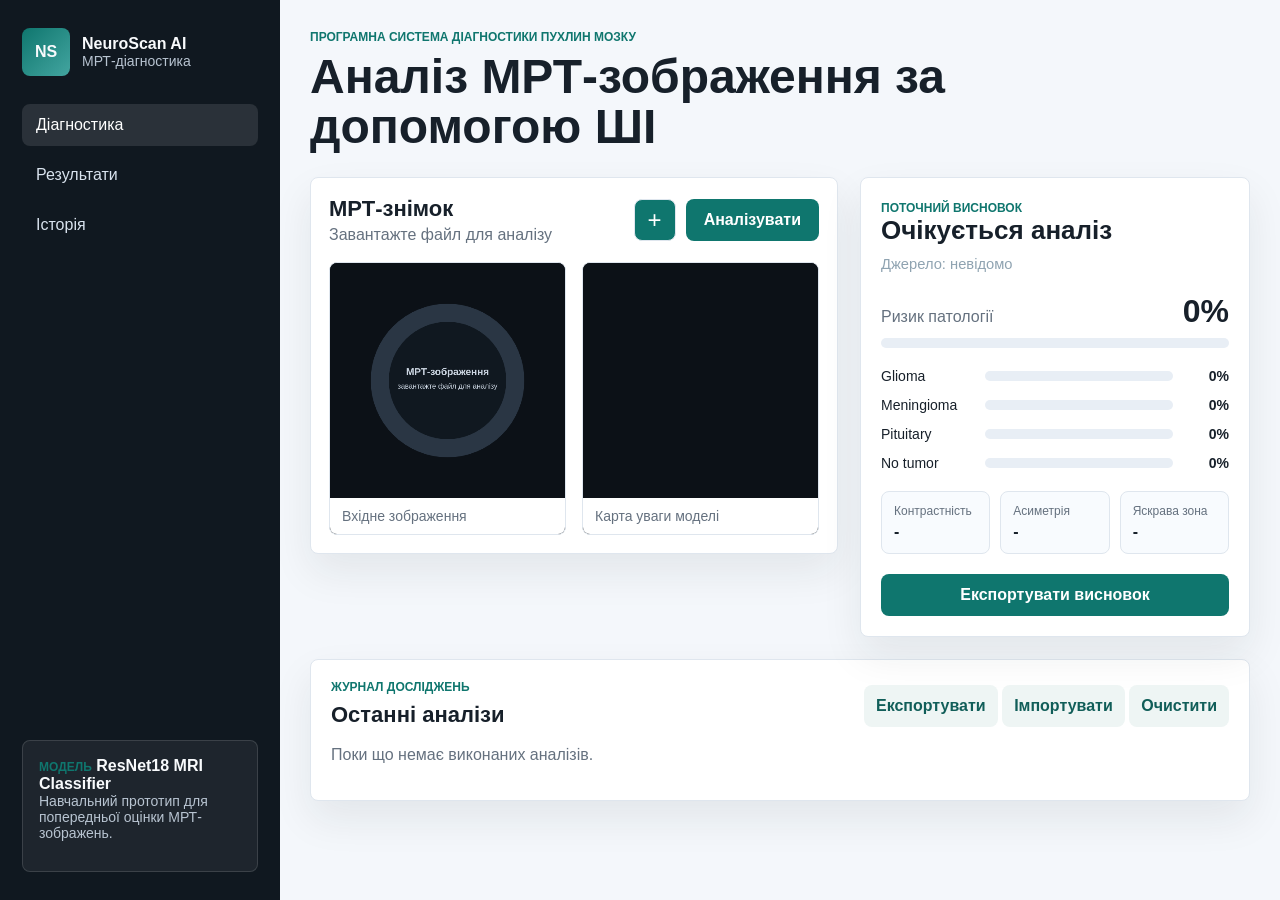
==== index.html @ 35ad3684 "Initial commit: add NeuroScan project files" ====
<!doctype html>
<html lang="uk">
  <head>
    <meta charset="UTF-8" />
    <meta name="viewport" content="width=device-width, initial-scale=1.0" />
    <title>NeuroScan AI | Діагностика пухлин мозку за МРТ</title>
    <link rel="stylesheet" href="src/styles.css" />
  </head>
  <body>
    <div class="app-shell">
      <aside class="sidebar" aria-label="Навігація">
        <div class="brand">
          <div class="brand-mark">NS</div>
          <div>
            <strong>NeuroScan AI</strong>
            <span>МРТ-діагностика</span>
          </div>
        </div>

        <nav class="nav">
          <a class="active" href="#diagnostics">Діагностика</a>
          <a href="#results">Результати</a>
          <a href="#history">Історія</a>
        </nav>

        <section class="side-panel">
          <span class="panel-label">Модель</span>
          <strong>ResNet18 MRI Classifier</strong>
          <p>Навчальний прототип для попередньої оцінки МРТ-зображень.</p>
        </section>
      </aside>

      <main class="workspace">
        <header class="topbar">
          <div>
            <p class="eyebrow">Програмна система діагностики пухлин мозку</p>
            <h1>Аналіз МРТ-зображення за допомогою ШІ</h1>
          </div>
        </header>

        <section id="diagnostics" class="diagnostics-layout">
          <div class="scan-stage">
            <div class="stage-toolbar">
              <div>
                <h2>МРТ-знімок</h2>
                <p id="fileName">Завантажте файл для аналізу</p>
              </div>
              <div class="toolbar-actions">
                <label class="icon-button primary" title="Завантажити МРТ">
                  <input id="imageInput" type="file" accept="image/*" />
                  <span>+</span>
                </label>
                <button id="analyzeButton" class="action-button" type="button">Аналізувати</button>
              </div>
            </div>

            <div class="canvas-grid">
              <figure class="scan-frame">
                <canvas id="scanCanvas" width="520" height="520" aria-label="МРТ-зображення"></canvas>
                <figcaption>Вхідне зображення</figcaption>
              </figure>
              <figure class="scan-frame">
                <canvas id="heatmapCanvas" width="520" height="520" aria-label="Теплова карта"></canvas>
                <figcaption>Карта уваги моделі</figcaption>
              </figure>
            </div>
          </div>

          <aside id="results" class="results-panel">
            <div class="result-header">
              <span class="panel-label">Поточний висновок</span>
              <strong id="diagnosisLabel">Очікується аналіз</strong>
              <span id="resultSource" class="source-tag">Джерело: невідомо</span>
            </div>

            <div class="risk-meter">
              <div class="risk-copy">
                <span>Ризик патології</span>
                <strong id="riskValue">0%</strong>
              </div>
              <div class="meter-track">
                <div id="riskBar" class="meter-fill"></div>
              </div>
            </div>

            <div class="probabilities" aria-label="Ймовірності класів">
              <div class="probability-row">
                <span>Glioma</span>
                <div><i id="gliomaBar"></i></div>
                <strong id="gliomaValue">0%</strong>
              </div>
              <div class="probability-row">
                <span>Meningioma</span>
                <div><i id="meningiomaBar"></i></div>
                <strong id="meningiomaValue">0%</strong>
              </div>
              <div class="probability-row">
                <span>Pituitary</span>
                <div><i id="pituitaryBar"></i></div>
                <strong id="pituitaryValue">0%</strong>
              </div>
              <div class="probability-row">
                <span>No tumor</span>
                <div><i id="healthyBar"></i></div>
                <strong id="healthyValue">0%</strong>
              </div>
            </div>

            <dl class="metrics">
              <div>
                <dt>Контрастність</dt>
                <dd id="contrastMetric">-</dd>
              </div>
              <div>
                <dt>Асиметрія</dt>
                <dd id="asymmetryMetric">-</dd>
              </div>
              <div>
                <dt>Яскрава зона</dt>
                <dd id="hotspotMetric">-</dd>
              </div>
            </dl>

            <button id="reportButton" class="action-button wide" type="button">Експортувати висновок</button>
          </aside>
        </section>

        <section id="history" class="history-section">
          <div class="section-heading">
            <div>
              <p class="eyebrow">Журнал досліджень</p>
              <h2>Останні аналізи</h2>
            </div>
            <div class="history-actions">
              <button id="exportHistoryButton" class="text-button" type="button">Експортувати</button>
              <button id="importHistoryButton" class="text-button" type="button">Імпортувати</button>
              <button id="clearHistoryButton" class="text-button" type="button">Очистити</button>
              <input id="importHistoryInput" type="file" accept="application/json" hidden />
            </div>
          </div>
          <div id="historyList" class="history-list"></div>
        </section>
      </main>
    </div>

    <script src="src/app.js"></script>
  </body>
</html>
---- src/styles.css ----
:root {
  color-scheme: light;
  --ink: #17202a;
  --muted: #65717f;
  --line: #dfe6ee;
  --panel: #ffffff;
  --page: #f4f7fb;
  --teal: #0f766e;
  --teal-dark: #115e59;
  --coral: #df6b57;
  --amber: #d8952f;
  --blue: #2563eb;
  --shadow: 0 18px 40px rgba(23, 32, 42, 0.08);
}

* {
  box-sizing: border-box;
}

html {
  scroll-behavior: smooth;
}

body {
  margin: 0;
  min-height: 100vh;
  background: var(--page);
  color: var(--ink);
  font-family: Arial, Helvetica, sans-serif;
}

button,
input {
  font: inherit;
}

.app-shell {
  display: grid;
  grid-template-columns: 280px minmax(0, 1fr);
  min-height: 100vh;
}

.sidebar {
  position: sticky;
  top: 0;
  height: 100vh;
  display: flex;
  flex-direction: column;
  gap: 28px;
  padding: 28px 22px;
  background: #101820;
  color: #f8fafc;
}

.brand {
  display: flex;
  align-items: center;
  gap: 12px;
}

.brand-mark {
  display: grid;
  width: 48px;
  height: 48px;
  place-items: center;
  border-radius: 8px;
  background: linear-gradient(135deg, var(--teal), #43a5a0);
  font-weight: 800;
}

.brand strong,
.brand span {
  display: block;
}

.brand span,
.side-panel p {
  color: #b8c4d1;
  font-size: 14px;
}

.nav {
  display: grid;
  gap: 8px;
}

.nav a {
  color: #d9e3ee;
  padding: 12px 14px;
  border-radius: 8px;
  text-decoration: none;
}

.nav a.active,
.nav a:hover {
  background: rgba(255, 255, 255, 0.11);
  color: #ffffff;
}

.side-panel {
  margin-top: auto;
  padding: 16px;
  border: 1px solid rgba(255, 255, 255, 0.13);
  border-radius: 8px;
  background: rgba(255, 255, 255, 0.06);
}

.panel-label,
.eyebrow {
  margin: 0 0 8px;
  color: var(--teal);
  font-size: 12px;
  font-weight: 800;
  letter-spacing: 0;
  text-transform: uppercase;
}

.workspace {
  min-width: 0;
  padding: 30px;
}

.topbar {
  display: flex;
  align-items: flex-start;
  justify-content: space-between;
  gap: 20px;
  margin-bottom: 24px;
}

h1,
h2,
p {
  margin-top: 0;
}

h1 {
  max-width: 820px;
  margin-bottom: 0;
  font-size: clamp(30px, 4vw, 48px);
  line-height: 1.05;
}

h2 {
  margin-bottom: 4px;
  font-size: 22px;
}

.status-chip {
  display: flex;
  align-items: center;
  gap: 8px;
  flex: 0 0 auto;
  padding: 10px 12px;
  border: 1px solid var(--line);
  border-radius: 999px;
  background: var(--panel);
  box-shadow: var(--shadow);
  font-size: 14px;
}

.status-chip span {
  width: 10px;
  height: 10px;
  border-radius: 50%;
  background: #22c55e;
}

.source-tag {
  display: inline-block;
  margin-top: 10px;
  color: #8fa3b1;
  font-size: 0.92rem;
}

.diagnostics-layout {
  display: grid;
  grid-template-columns: minmax(0, 1fr) 390px;
  gap: 22px;
  align-items: start;
}

.scan-stage,
.results-panel,
.history-section {
  border: 1px solid var(--line);
  border-radius: 8px;
  background: var(--panel);
  box-shadow: var(--shadow);
}

.scan-stage {
  padding: 18px;
}

.stage-toolbar,
.section-heading {
  display: flex;
  align-items: center;
  justify-content: space-between;
  gap: 16px;
}

#fileName {
  margin-bottom: 0;
  color: var(--muted);
}

.toolbar-actions {
  display: flex;
  align-items: center;
  gap: 10px;
}

.icon-button,
.action-button,
.text-button {
  min-height: 42px;
  border: 0;
  border-radius: 8px;
  cursor: pointer;
}

.icon-button {
  display: grid;
  width: 42px;
  place-items: center;
  border: 1px solid var(--line);
  background: #f8fbfe;
  color: var(--ink);
  font-size: 24px;
}

.icon-button.primary {
  background: var(--teal);
  color: #ffffff;
}

.icon-button input {
  position: absolute;
  width: 1px;
  height: 1px;
  opacity: 0;
  pointer-events: none;
}

.action-button {
  padding: 0 18px;
  background: var(--teal);
  color: #ffffff;
  font-weight: 800;
}

.action-button:hover {
  background: var(--teal-dark);
}

.action-button.wide {
  width: 100%;
}

.text-button {
  padding: 0 12px;
  background: #eef5f4;
  color: var(--teal-dark);
  font-weight: 700;
}

.canvas-grid {
  display: grid;
  grid-template-columns: repeat(2, minmax(0, 1fr));
  gap: 16px;
  margin-top: 18px;
}

.scan-frame {
  margin: 0;
  overflow: hidden;
  border: 1px solid var(--line);
  border-radius: 8px;
  background: #0c1117;
}

canvas {
  display: block;
  width: 100%;
  aspect-ratio: 1;
}

figcaption {
  padding: 10px 12px;
  background: #ffffff;
  color: var(--muted);
  font-size: 14px;
}

.results-panel {
  display: grid;
  gap: 20px;
  padding: 20px;
}

.result-header strong {
  display: block;
  font-size: 26px;
  line-height: 1.15;
}

.risk-copy {
  display: flex;
  align-items: baseline;
  justify-content: space-between;
  margin-bottom: 8px;
}

.risk-copy span {
  color: var(--muted);
}

.risk-copy strong {
  font-size: 32px;
}

.meter-track,
.probability-row div {
  overflow: hidden;
  height: 10px;
  border-radius: 999px;
  background: #e8eef5;
}

.meter-fill,
.probability-row i {
  display: block;
  width: 0%;
  height: 100%;
  border-radius: inherit;
  background: var(--coral);
  transition: width 420ms ease;
}

.probabilities {
  display: grid;
  gap: 13px;
}

.probability-row {
  display: grid;
  grid-template-columns: 94px minmax(80px, 1fr) 46px;
  align-items: center;
  gap: 10px;
  font-size: 14px;
}

.probability-row strong {
  text-align: right;
}

#gliomaBar {
  background: var(--coral);
}

#meningiomaBar {
  background: var(--amber);
}

#pituitaryBar {
  background: var(--blue);
}

#healthyBar {
  background: var(--teal);
}

.metrics {
  display: grid;
  grid-template-columns: repeat(3, 1fr);
  gap: 10px;
  margin: 0;
}

.metrics div {
  padding: 12px;
  border: 1px solid var(--line);
  border-radius: 8px;
  background: #f8fbfe;
}

.metrics dt {
  color: var(--muted);
  font-size: 12px;
}

.metrics dd {
  margin: 5px 0 0;
  font-weight: 800;
}

.history-section {
  margin-top: 22px;
  padding: 20px;
}

.history-list {
  display: grid;
  gap: 10px;
  margin-top: 14px;
}

.history-item {
  display: grid;
  grid-template-columns: minmax(0, 1fr) auto;
  gap: 12px;
  padding: 14px;
  border: 1px solid var(--line);
  border-radius: 8px;
  background: #fbfdff;
}

.history-item strong,
.history-item span {
  display: block;
}

.history-item span {
  color: var(--muted);
  font-size: 14px;
}

.history-risk {
  align-self: center;
  color: var(--coral);
  font-weight: 800;
}

.empty-history {
  color: var(--muted);
}

@media (max-width: 1120px) {
  .app-shell {
    grid-template-columns: 1fr;
  }

  .sidebar {
    position: static;
    height: auto;
  }

  .diagnostics-layout {
    grid-template-columns: 1fr;
  }
}

@media (max-width: 720px) {
  .workspace {
    padding: 18px;
  }

  .topbar,
  .stage-toolbar,
  .section-heading {
    align-items: stretch;
    flex-direction: column;
  }

  .canvas-grid,
  .metrics {
    grid-template-columns: 1fr;
  }

  .toolbar-actions {
    flex-wrap: wrap;
  }

  .action-button {
    flex: 1 1 150px;
  }
}
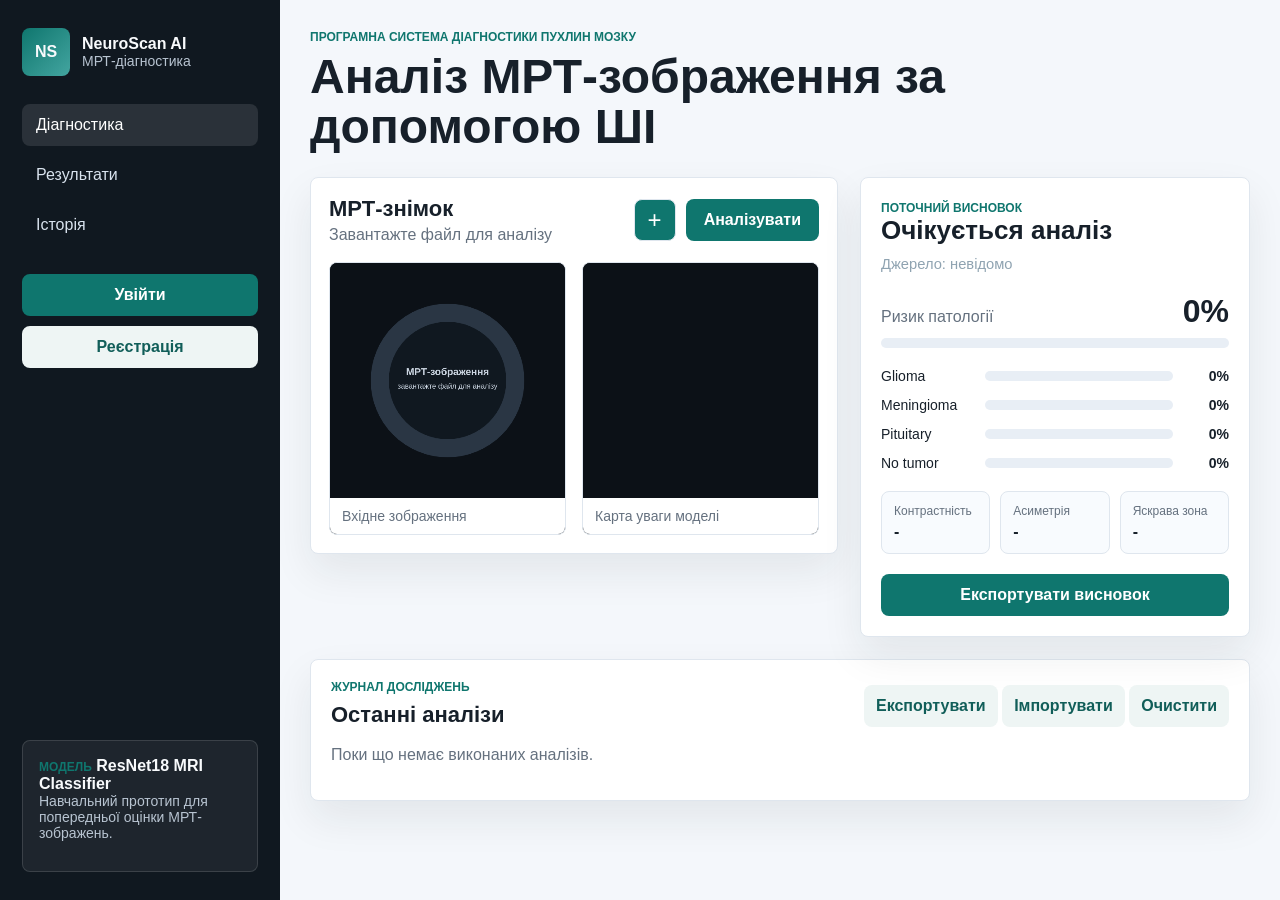
==== commit 0b887fac: "Initial commit" ====
--- a/index.html
+++ b/index.html
@@ -1,148 +1,213 @@
 <!doctype html>
 <html lang="uk">
-  <head>
-    <meta charset="UTF-8" />
-    <meta name="viewport" content="width=device-width, initial-scale=1.0" />
-    <title>NeuroScan AI | Діагностика пухлин мозку за МРТ</title>
-    <link rel="stylesheet" href="src/styles.css" />
-  </head>
-  <body>
-    <div class="app-shell">
-      <aside class="sidebar" aria-label="Навігація">
-        <div class="brand">
-          <div class="brand-mark">NS</div>
+
+<head>
+  <meta charset="UTF-8" />
+  <meta name="viewport" content="width=device-width, initial-scale=1.0" />
+  <title>NeuroScan AI | Діагностика пухлин мозку за МРТ</title>
+  <meta name="description"
+    content="Програмна система для аналізу МРТ-зображень головного мозку з використанням ШІ та нейромережі ResNet18." />
+  <link rel="stylesheet" href="src/styles.css?v=2.0.1" />
+</head>
+
+<body>
+  <div class="app-shell">
+    <aside class="sidebar" aria-label="Навігація">
+      <div class="brand">
+        <div class="brand-mark">NS</div>
+        <div>
+          <strong>NeuroScan AI</strong>
+          <span>МРТ-діагностика</span>
+        </div>
+      </div>
+
+      <nav class="nav">
+        <a class="active" href="#diagnostics">Діагностика</a>
+        <a href="#results">Результати</a>
+        <a href="#history">Історія</a>
+      </nav>
+
+
+      <div id="authSection" class="auth-section">
+        <div id="authGuest" class="auth-guest">
+          <button id="loginBtn" class="action-button wide" type="button">Увійти</button>
+          <button id="registerBtn" class="text-button wide" type="button">Реєстрація</button>
+        </div>
+        <div id="authUser" class="auth-user" hidden>
+          <div class="user-avatar" id="userAvatar">U</div>
+          <div class="user-info">
+            <strong id="userDisplayName">Користувач</strong>
+            <span id="userEmail">user@example.com</span>
+            
+          </div>
+          <button id="logoutBtn" class="text-button" type="button" onclick="appLogout()">Вийти</button>
+        </div>
+      </div>
+
+      <section class="side-panel">
+        <span class="panel-label">Модель</span>
+        <strong>ResNet18 MRI Classifier</strong>
+        <p>Навчальний прототип для попередньої оцінки МРТ-зображень.</p>
+      </section>
+    </aside>
+
+    <main class="workspace">
+      <header class="topbar">
+        <div>
+          <p class="eyebrow">Програмна система діагностики пухлин мозку</p>
+          <h1>Аналіз МРТ-зображення за допомогою ШІ</h1>
+        </div>
+      </header>
+
+      <section id="diagnostics" class="diagnostics-layout">
+        <div class="scan-stage">
+          <div class="stage-toolbar">
+            <div>
+              <h2>МРТ-знімок</h2>
+              <p id="fileName">Завантажте файл для аналізу</p>
+            </div>
+            <div class="toolbar-actions">
+              <label class="icon-button primary" title="Завантажити МРТ">
+                <input id="imageInput" type="file" accept="image/*" />
+                <span>+</span>
+              </label>
+              <button id="analyzeButton" class="action-button" type="button">Аналізувати</button>
+            </div>
+          </div>
+
+          <div class="canvas-grid">
+            <figure class="scan-frame">
+              <canvas id="scanCanvas" width="520" height="520" aria-label="МРТ-зображення"></canvas>
+              <figcaption>Вхідне зображення</figcaption>
+            </figure>
+            <figure class="scan-frame">
+              <canvas id="heatmapCanvas" width="520" height="520" aria-label="Теплова карта"></canvas>
+              <figcaption>Карта уваги моделі</figcaption>
+            </figure>
+          </div>
+        </div>
+
+        <aside id="results" class="results-panel">
+          <div class="result-header">
+            <span class="panel-label">Поточний висновок</span>
+            <strong id="diagnosisLabel">Очікується аналіз</strong>
+            <span id="resultSource" class="source-tag">Джерело: невідомо</span>
+          </div>
+
+          <div class="risk-meter">
+            <div class="risk-copy">
+              <span>Ризик патології</span>
+              <strong id="riskValue">0%</strong>
+            </div>
+            <div class="meter-track">
+              <div id="riskBar" class="meter-fill"></div>
+            </div>
+          </div>
+
+          <div class="probabilities" aria-label="Ймовірності класів">
+            <div class="probability-row">
+              <span>Glioma</span>
+              <div><i id="gliomaBar"></i></div>
+              <strong id="gliomaValue">0%</strong>
+            </div>
+            <div class="probability-row">
+              <span>Meningioma</span>
+              <div><i id="meningiomaBar"></i></div>
+              <strong id="meningiomaValue">0%</strong>
+            </div>
+            <div class="probability-row">
+              <span>Pituitary</span>
+              <div><i id="pituitaryBar"></i></div>
+              <strong id="pituitaryValue">0%</strong>
+            </div>
+            <div class="probability-row">
+              <span>No tumor</span>
+              <div><i id="healthyBar"></i></div>
+              <strong id="healthyValue">0%</strong>
+            </div>
+          </div>
+
+          <dl class="metrics">
+            <div>
+              <dt>Контрастність</dt>
+              <dd id="contrastMetric">-</dd>
+            </div>
+            <div>
+              <dt>Асиметрія</dt>
+              <dd id="asymmetryMetric">-</dd>
+            </div>
+            <div>
+              <dt>Яскрава зона</dt>
+              <dd id="hotspotMetric">-</dd>
+            </div>
+          </dl>
+
+          <button id="reportButton" class="action-button wide" type="button">Експортувати висновок</button>
+        </aside>
+      </section>
+
+      <section id="history" class="history-section">
+        <div class="section-heading">
           <div>
-            <strong>NeuroScan AI</strong>
-            <span>МРТ-діагностика</span>
-          </div>
-        </div>
-
-        <nav class="nav">
-          <a class="active" href="#diagnostics">Діагностика</a>
-          <a href="#results">Результати</a>
-          <a href="#history">Історія</a>
-        </nav>
-
-        <section class="side-panel">
-          <span class="panel-label">Модель</span>
-          <strong>ResNet18 MRI Classifier</strong>
-          <p>Навчальний прототип для попередньої оцінки МРТ-зображень.</p>
-        </section>
-      </aside>
-
-      <main class="workspace">
-        <header class="topbar">
-          <div>
-            <p class="eyebrow">Програмна система діагностики пухлин мозку</p>
-            <h1>Аналіз МРТ-зображення за допомогою ШІ</h1>
-          </div>
-        </header>
-
-        <section id="diagnostics" class="diagnostics-layout">
-          <div class="scan-stage">
-            <div class="stage-toolbar">
-              <div>
-                <h2>МРТ-знімок</h2>
-                <p id="fileName">Завантажте файл для аналізу</p>
-              </div>
-              <div class="toolbar-actions">
-                <label class="icon-button primary" title="Завантажити МРТ">
-                  <input id="imageInput" type="file" accept="image/*" />
-                  <span>+</span>
-                </label>
-                <button id="analyzeButton" class="action-button" type="button">Аналізувати</button>
-              </div>
-            </div>
-
-            <div class="canvas-grid">
-              <figure class="scan-frame">
-                <canvas id="scanCanvas" width="520" height="520" aria-label="МРТ-зображення"></canvas>
-                <figcaption>Вхідне зображення</figcaption>
-              </figure>
-              <figure class="scan-frame">
-                <canvas id="heatmapCanvas" width="520" height="520" aria-label="Теплова карта"></canvas>
-                <figcaption>Карта уваги моделі</figcaption>
-              </figure>
-            </div>
-          </div>
-
-          <aside id="results" class="results-panel">
-            <div class="result-header">
-              <span class="panel-label">Поточний висновок</span>
-              <strong id="diagnosisLabel">Очікується аналіз</strong>
-              <span id="resultSource" class="source-tag">Джерело: невідомо</span>
-            </div>
-
-            <div class="risk-meter">
-              <div class="risk-copy">
-                <span>Ризик патології</span>
-                <strong id="riskValue">0%</strong>
-              </div>
-              <div class="meter-track">
-                <div id="riskBar" class="meter-fill"></div>
-              </div>
-            </div>
-
-            <div class="probabilities" aria-label="Ймовірності класів">
-              <div class="probability-row">
-                <span>Glioma</span>
-                <div><i id="gliomaBar"></i></div>
-                <strong id="gliomaValue">0%</strong>
-              </div>
-              <div class="probability-row">
-                <span>Meningioma</span>
-                <div><i id="meningiomaBar"></i></div>
-                <strong id="meningiomaValue">0%</strong>
-              </div>
-              <div class="probability-row">
-                <span>Pituitary</span>
-                <div><i id="pituitaryBar"></i></div>
-                <strong id="pituitaryValue">0%</strong>
-              </div>
-              <div class="probability-row">
-                <span>No tumor</span>
-                <div><i id="healthyBar"></i></div>
-                <strong id="healthyValue">0%</strong>
-              </div>
-            </div>
-
-            <dl class="metrics">
-              <div>
-                <dt>Контрастність</dt>
-                <dd id="contrastMetric">-</dd>
-              </div>
-              <div>
-                <dt>Асиметрія</dt>
-                <dd id="asymmetryMetric">-</dd>
-              </div>
-              <div>
-                <dt>Яскрава зона</dt>
-                <dd id="hotspotMetric">-</dd>
-              </div>
-            </dl>
-
-            <button id="reportButton" class="action-button wide" type="button">Експортувати висновок</button>
-          </aside>
-        </section>
-
-        <section id="history" class="history-section">
-          <div class="section-heading">
-            <div>
-              <p class="eyebrow">Журнал досліджень</p>
-              <h2>Останні аналізи</h2>
-            </div>
-            <div class="history-actions">
-              <button id="exportHistoryButton" class="text-button" type="button">Експортувати</button>
-              <button id="importHistoryButton" class="text-button" type="button">Імпортувати</button>
-              <button id="clearHistoryButton" class="text-button" type="button">Очистити</button>
-              <input id="importHistoryInput" type="file" accept="application/json" hidden />
-            </div>
-          </div>
-          <div id="historyList" class="history-list"></div>
-        </section>
-      </main>
+            <p class="eyebrow">Журнал досліджень</p>
+            <h2>Останні аналізи</h2>
+          </div>
+          <div class="history-actions">
+            <button id="exportHistoryButton" class="text-button" type="button">Експортувати</button>
+            <button id="importHistoryButton" class="text-button" type="button">Імпортувати</button>
+            <button id="clearHistoryButton" class="text-button" type="button">Очистити</button>
+            <input id="importHistoryInput" type="file" accept="application/json" hidden />
+          </div>
+        </div>
+        <div id="historyList" class="history-list"></div>
+      </section>
+    </main>
+  </div>
+
+
+  <div id="loginModal" class="modal-overlay" hidden>
+    <div class="modal-panel">
+      <button data-modal-close="loginModal" class="modal-close" type="button">&times;</button>
+      <form id="loginForm" class="modal-form" autocomplete="on">
+        <h2>Увійти</h2>
+        <label>
+          <span>Email</span>
+          <input id="loginEmail" type="email" placeholder="email@example.com" required autocomplete="email" />
+        </label>
+        <label>
+          <span>Пароль</span>
+          <input id="loginPassword" type="password" placeholder="Введіть пароль" required autocomplete="current-password" />
+        </label>
+        <p id="loginError" class="form-error" hidden></p>
+        <button type="submit" class="action-button wide">Увійти</button>
+      </form>
     </div>
-
-    <script src="src/app.js"></script>
-  </body>
-</html>
+  </div>
+
+  <div id="registerModal" class="modal-overlay" hidden>
+    <div class="modal-panel">
+      <button data-modal-close="registerModal" class="modal-close" type="button">&times;</button>
+      <form id="registerForm" class="modal-form" autocomplete="on">
+        <h2>Реєстрація</h2>
+        <label>
+          <span>Ім'я (необов'язково)</span>
+          <input id="registerName" type="text" placeholder="Ваше ім'я" autocomplete="name" />
+        </label>
+        <label>
+          <span>Email</span>
+          <input id="registerEmail" type="email" placeholder="email@example.com" required autocomplete="email" />
+        </label>
+        <label>
+          <span>Пароль</span>
+          <input id="registerPassword" type="password" placeholder="Мінімум 6 символів" required minlength="6" autocomplete="new-password" />
+        </label>
+        <p id="registerError" class="form-error" hidden></p>
+        <button type="submit" class="action-button wide">Зареєструватися</button>
+      </form>
+    </div>
+  </div>
+
+  <script src="src/app.js?v=2.0.2"></script>
+</body>
+
+</html>
--- a/src/styles.css
+++ b/src/styles.css
@@ -206,10 +206,156 @@
   color: var(--muted);
 }
 
+.auth-section {
+  display: grid;
+  gap: 10px;
+}
+
+.auth-guest:not([hidden]) {
+  display: grid;
+  gap: 10px;
+}
+
+.auth-user:not([hidden]) {
+  display: grid;
+  grid-template-columns: auto 1fr;
+  grid-template-rows: auto auto;
+  gap: 12px;
+  align-items: center;
+  padding: 14px 16px;
+  border-radius: 18px;
+  background: rgba(255, 255, 255, 0.08);
+}
+
+.user-avatar {
+  display: grid;
+  width: 38px;
+  height: 38px;
+  place-items: center;
+  border-radius: 50%;
+  background: rgba(255, 255, 255, 0.18);
+  color: #ffffff;
+  font-weight: 800;
+  font-size: 15px;
+}
+
+.user-info {
+  min-width: 0;
+}
+
+.user-info strong {
+  display: block;
+  margin-bottom: 2px;
+  font-size: 15px;
+  line-height: 1.1;
+}
+
+.user-info span {
+  display: block;
+  color: #cbd3de;
+  font-size: 13px;
+}
+
+.auth-guest button {
+  width: 100%;
+}
+
+.auth-user button {
+  width: 100%;
+  min-width: auto;
+  grid-column: 1 / -1;
+}
+
 .toolbar-actions {
   display: flex;
   align-items: center;
   gap: 10px;
+}
+
+.modal-overlay {
+  position: fixed;
+  inset: 0;
+  place-items: center;
+  padding: 24px;
+  background: rgba(4, 13, 24, 0.72);
+  z-index: 999;
+}
+
+.modal-overlay:not([hidden]) {
+  display: grid;
+}
+
+.modal-panel {
+  width: min(100%, 460px);
+  border-radius: 24px;
+  padding: 28px 26px;
+  background: #ffffff;
+  box-shadow: var(--shadow);
+  position: relative;
+}
+
+.modal-close {
+  position: absolute;
+  top: 16px;
+  right: 16px;
+  width: 38px;
+  height: 38px;
+  border: 0;
+  border-radius: 50%;
+  background: #f3f7fb;
+  color: var(--ink);
+  font-size: 22px;
+  cursor: pointer;
+}
+
+.modal-tabs {
+  display: flex;
+  gap: 10px;
+  margin-bottom: 20px;
+}
+
+.modal-tab {
+  flex: 1;
+  min-height: 44px;
+  border: 1px solid var(--line);
+  border-radius: 999px;
+  background: #f8fbfe;
+  color: var(--ink);
+  font-weight: 700;
+  cursor: pointer;
+}
+
+.modal-tab.active {
+  border-color: transparent;
+  background: var(--teal);
+  color: #ffffff;
+}
+
+.modal-form {
+  display: grid;
+  gap: 16px;
+}
+
+.modal-form label {
+  display: grid;
+  gap: 8px;
+  font-size: 14px;
+}
+
+.modal-form input {
+  width: 100%;
+  min-height: 44px;
+  padding: 12px 14px;
+  border: 1px solid var(--line);
+  border-radius: 12px;
+  background: #f8fbfe;
+  color: var(--ink);
+}
+
+.form-error {
+  margin: 0;
+  color: var(--coral);
+  font-size: 14px;
 }
 
 .icon-button,
@@ -256,6 +402,10 @@
 }
 
 .action-button.wide {
+  width: 100%;
+}
+
+.wide {
   width: 100%;
 }
 
@@ -437,6 +587,58 @@
   color: var(--muted);
 }
 
+.rename-form {
+  display: inline-flex;
+  gap: 8px;
+  align-items: center;
+}
+.rename-input {
+  background: #ffffff;
+  border: 1px solid var(--line);
+  color: var(--ink);
+  padding: 8px 10px;
+  border-radius: 8px;
+  min-width: 220px;
+  box-shadow: 0 6px 18px rgba(23,32,42,0.06);
+}
+.rename-ext {
+  color: var(--muted);
+  font-size: 13px;
+  padding: 6px 8px;
+  background: transparent;
+}
+.rename-actions {
+  display: inline-flex;
+  gap: 8px;
+}
+.btn-small {
+  padding: 6px 12px;
+  min-height: 34px;
+  border: 1px solid var(--line);
+  border-radius: 8px;
+  background: var(--panel);
+  color: var(--ink);
+  font-size: 13px;
+  font-weight: 700;
+  cursor: pointer;
+}
+.btn-small:hover { background: var(--page); }
+.btn-save {
+  background: linear-gradient(90deg,var(--coral),#f48a6f);
+  color: #fff;
+  border-color: transparent;
+}
+.btn-save:hover { filter: brightness(0.96); }
+.btn-cancel { background: transparent; }
+.edit-scan {
+  background: transparent;
+  border: none;
+  color: var(--muted);
+  cursor: pointer;
+  font-size: 14px;
+}
+.edit-scan:hover { color: var(--coral); }
+
 @media (max-width: 1120px) {
   .app-shell {
     grid-template-columns: 1fr;
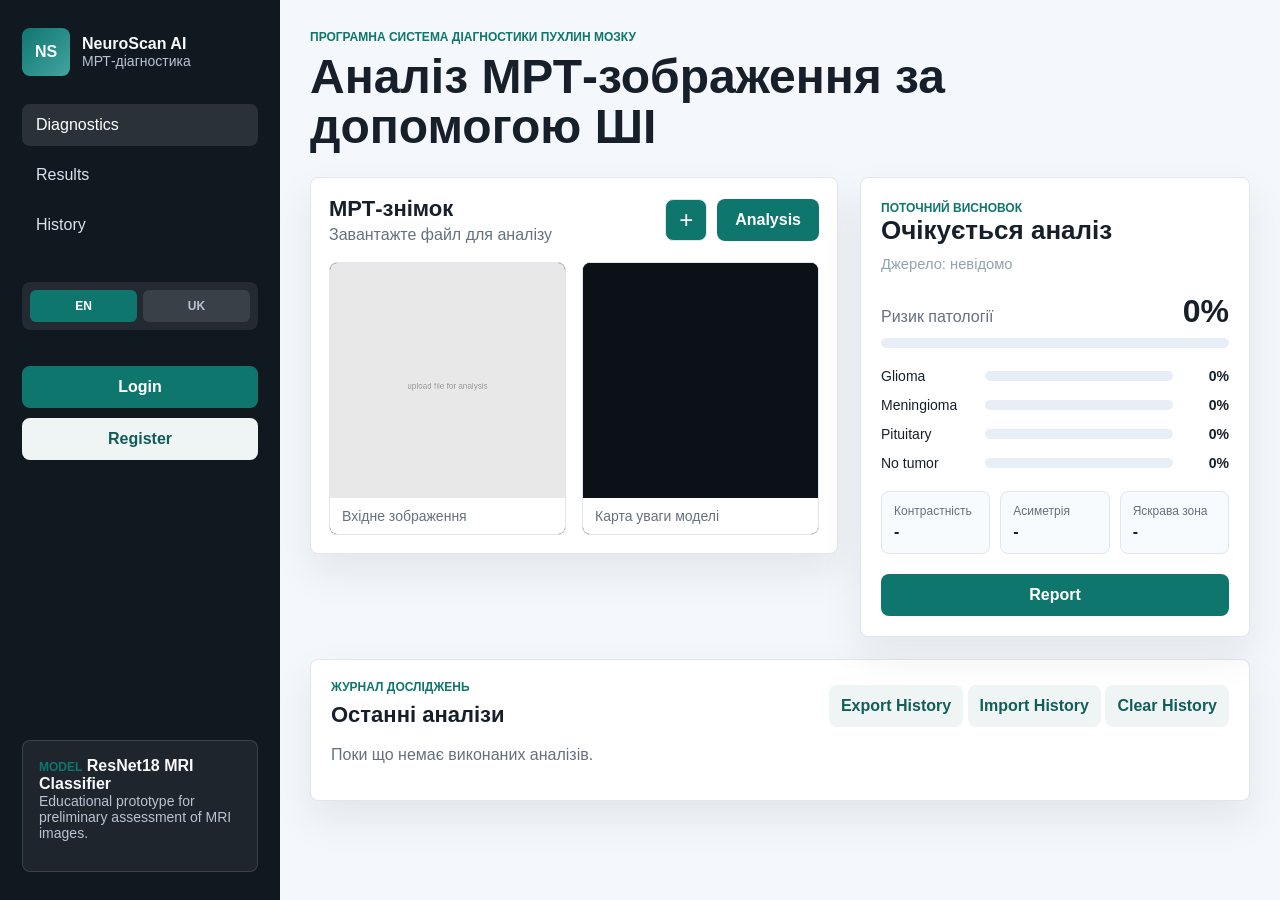
==== commit 9e817f80: "Add English/Ukrainian localization with English as default" ====
--- a/index.html
+++ b/index.html
@@ -1,12 +1,12 @@
 <!doctype html>
-<html lang="uk">
+<html lang="en">
 
 <head>
   <meta charset="UTF-8" />
   <meta name="viewport" content="width=device-width, initial-scale=1.0" />
-  <title>NeuroScan AI | Діагностика пухлин мозку за МРТ</title>
+  <title>NeuroScan AI | Brain Tumor Diagnosis by MRI</title>
   <meta name="description"
-    content="Програмна система для аналізу МРТ-зображень головного мозку з використанням ШІ та нейромережі ResNet18." />
+    content="Software system for analyzing brain MRI images using AI and ResNet18 neural network." />
   <link rel="stylesheet" href="src/styles.css?v=2.0.1" />
 </head>
 
@@ -22,32 +22,37 @@
       </div>
 
       <nav class="nav">
-        <a class="active" href="#diagnostics">Діагностика</a>
-        <a href="#results">Результати</a>
-        <a href="#history">Історія</a>
+        <a class="active" href="#diagnostics">Diagnostics</a>
+        <a href="#results">Results</a>
+        <a href="#history">History</a>
       </nav>
+
+      <div class="language-switcher">
+        <button class="text-button" onclick="setLanguage('en')" id="lang-en">EN</button>
+        <button class="text-button" onclick="setLanguage('uk')" id="lang-uk">UK</button>
+      </div>
 
 
       <div id="authSection" class="auth-section">
         <div id="authGuest" class="auth-guest">
-          <button id="loginBtn" class="action-button wide" type="button">Увійти</button>
-          <button id="registerBtn" class="text-button wide" type="button">Реєстрація</button>
+          <button id="loginBtn" class="action-button wide" type="button">Login</button>
+          <button id="registerBtn" class="text-button wide" type="button">Register</button>
         </div>
         <div id="authUser" class="auth-user" hidden>
           <div class="user-avatar" id="userAvatar">U</div>
           <div class="user-info">
-            <strong id="userDisplayName">Користувач</strong>
+            <strong id="userDisplayName">User</strong>
             <span id="userEmail">user@example.com</span>
             
           </div>
-          <button id="logoutBtn" class="text-button" type="button" onclick="appLogout()">Вийти</button>
+          <button id="logoutBtn" class="text-button" type="button" onclick="appLogout()">Logout</button>
         </div>
       </div>
 
       <section class="side-panel">
-        <span class="panel-label">Модель</span>
+        <span class="panel-label">Model</span>
         <strong>ResNet18 MRI Classifier</strong>
-        <p>Навчальний прототип для попередньої оцінки МРТ-зображень.</p>
+        <p>Educational prototype for preliminary assessment of MRI images.</p>
       </section>
     </aside>
 
@@ -207,7 +212,9 @@
     </div>
   </div>
 
+  <script src="src/i18n.js"></script>
   <script src="src/app.js?v=2.0.2"></script>
+  <script>initI18n();</script>
 </body>
 
 </html>
--- a/src/styles.css
+++ b/src/styles.css
@@ -679,3 +679,37 @@
     flex: 1 1 150px;
   }
 }
+
+/* Language Switcher */
+.language-switcher {
+  display: flex;
+  gap: 6px;
+  padding: 8px;
+  border-radius: 8px;
+  background: rgba(255, 255, 255, 0.08);
+  margin: 8px 0;
+}
+
+.language-switcher .text-button {
+  flex: 1;
+  padding: 8px 10px;
+  background: rgba(255, 255, 255, 0.1);
+  color: #b8c4d1;
+  font-size: 12px;
+  font-weight: 700;
+  border-radius: 6px;
+  border: none;
+  cursor: pointer;
+  transition: all 200ms ease;
+  min-height: 32px;
+}
+
+.language-switcher .text-button:hover {
+  background: rgba(255, 255, 255, 0.15);
+  color: #ffffff;
+}
+
+.language-switcher .text-button.active {
+  background: var(--teal);
+  color: #ffffff;
+}
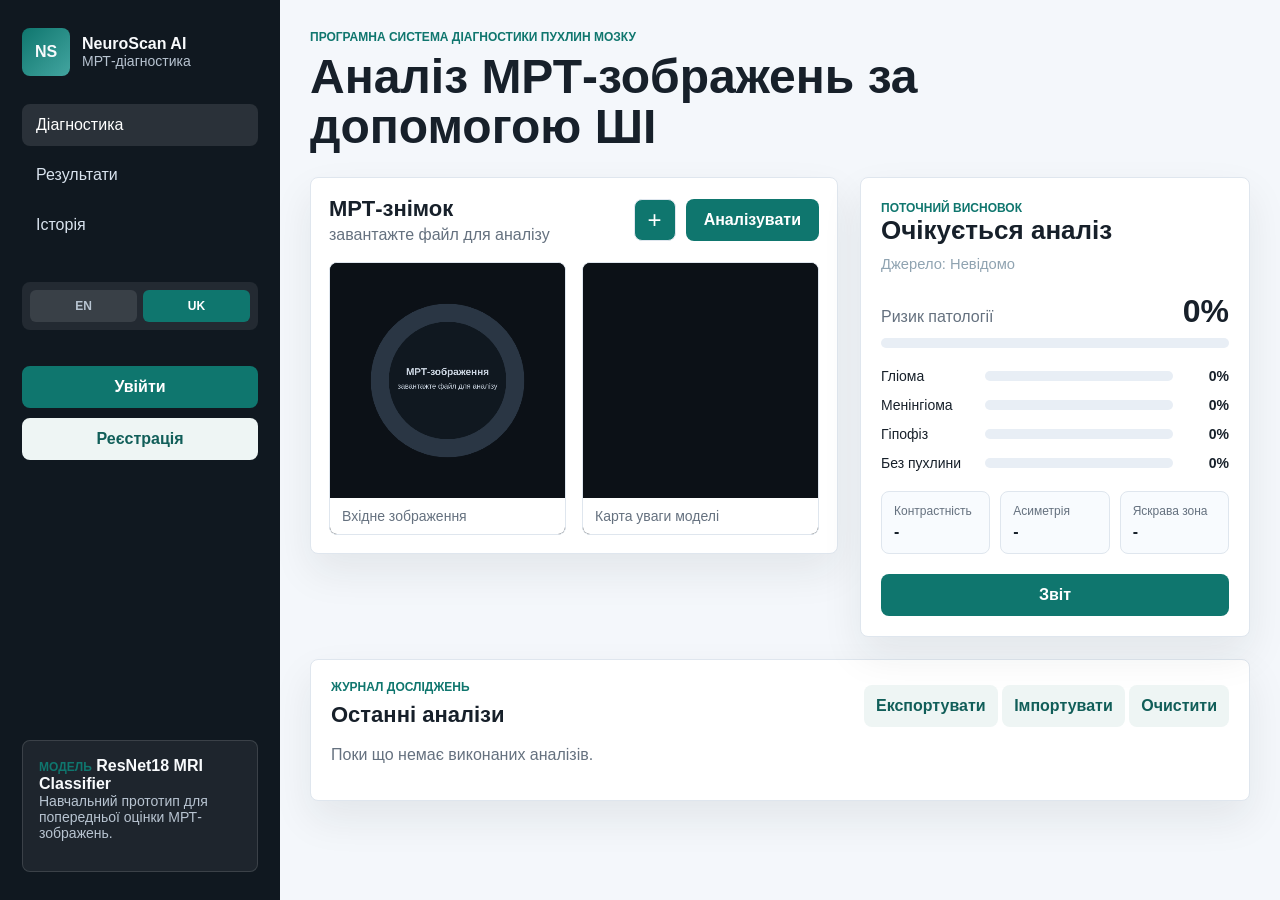
==== commit 4623b3ae: "Add localization" ====
--- a/index.html
+++ b/index.html
@@ -1,66 +1,63 @@
 <!doctype html>
-<html lang="en">
+<html lang="uk">
 
 <head>
   <meta charset="UTF-8" />
   <meta name="viewport" content="width=device-width, initial-scale=1.0" />
-  <title>NeuroScan AI | Brain Tumor Diagnosis by MRI</title>
-  <meta name="description"
-    content="Software system for analyzing brain MRI images using AI and ResNet18 neural network." />
+  <title>NeuroScan AI | Діагностика пухлин мозку за МРТ</title>
+  <meta name="description" content="Програмна система для аналізу МРТ-зображень мозку за допомогою ШІ та нейронної мережі ResNet18." />
   <link rel="stylesheet" href="src/styles.css?v=2.0.1" />
 </head>
 
-<body>
+<body data-page-title="page_title_main" data-page-description="page_description_main">
   <div class="app-shell">
-    <aside class="sidebar" aria-label="Навігація">
+    <aside class="sidebar" aria-label="Навігація" data-i18n-aria-label="navigation">
       <div class="brand">
         <div class="brand-mark">NS</div>
         <div>
           <strong>NeuroScan AI</strong>
-          <span>МРТ-діагностика</span>
+          <span data-i18n="mri_diagnostics">МРТ-діагностика</span>
         </div>
       </div>
 
       <nav class="nav">
-        <a class="active" href="#diagnostics">Diagnostics</a>
-        <a href="#results">Results</a>
-        <a href="#history">History</a>
+        <a class="active" href="#diagnostics" data-i18n="diagnostics">Діагностика</a>
+        <a href="#results" data-i18n="results">Результати</a>
+        <a href="#history" data-i18n="history">Історія</a>
       </nav>
 
       <div class="language-switcher">
-        <button class="text-button" onclick="setLanguage('en')" id="lang-en">EN</button>
-        <button class="text-button" onclick="setLanguage('uk')" id="lang-uk">UK</button>
+        <button class="text-button" onclick="setLanguage('en')" id="lang-en" data-language="en" type="button">EN</button>
+        <button class="text-button" onclick="setLanguage('uk')" id="lang-uk" data-language="uk" type="button">UK</button>
       </div>
-
 
       <div id="authSection" class="auth-section">
         <div id="authGuest" class="auth-guest">
-          <button id="loginBtn" class="action-button wide" type="button">Login</button>
-          <button id="registerBtn" class="text-button wide" type="button">Register</button>
+          <button id="loginBtn" class="action-button wide" type="button" data-i18n="login">Увійти</button>
+          <button id="registerBtn" class="text-button wide" type="button" data-i18n="register">Реєстрація</button>
         </div>
         <div id="authUser" class="auth-user" hidden>
           <div class="user-avatar" id="userAvatar">U</div>
           <div class="user-info">
             <strong id="userDisplayName">User</strong>
             <span id="userEmail">user@example.com</span>
-            
-          </div>
-          <button id="logoutBtn" class="text-button" type="button" onclick="appLogout()">Logout</button>
+          </div>
+          <button id="logoutBtn" class="text-button" type="button" onclick="appLogout()" data-i18n="logout">Вийти</button>
         </div>
       </div>
 
       <section class="side-panel">
-        <span class="panel-label">Model</span>
+        <span class="panel-label" data-i18n="model">Модель</span>
         <strong>ResNet18 MRI Classifier</strong>
-        <p>Educational prototype for preliminary assessment of MRI images.</p>
+        <p data-i18n="educational_prototype">Навчальний прототип для попередньої оцінки МРТ-зображень.</p>
       </section>
     </aside>
 
     <main class="workspace">
       <header class="topbar">
         <div>
-          <p class="eyebrow">Програмна система діагностики пухлин мозку</p>
-          <h1>Аналіз МРТ-зображення за допомогою ШІ</h1>
+          <p class="eyebrow" data-i18n="diagnostic_system">Програмна система діагностики пухлин мозку</p>
+          <h1 data-i18n="mri_analysis_ai">Аналіз МРТ-зображень за допомогою ШІ</h1>
         </div>
       </header>
 
@@ -68,40 +65,40 @@
         <div class="scan-stage">
           <div class="stage-toolbar">
             <div>
-              <h2>МРТ-знімок</h2>
-              <p id="fileName">Завантажте файл для аналізу</p>
+              <h2 data-i18n="mri_scan">МРТ-знімок</h2>
+              <p id="fileName" data-i18n="upload_file_for_analysis">завантажте файл для аналізу</p>
             </div>
             <div class="toolbar-actions">
-              <label class="icon-button primary" title="Завантажити МРТ">
+              <label class="icon-button primary" title="Завантажити МРТ" data-i18n-title="upload_mri">
                 <input id="imageInput" type="file" accept="image/*" />
                 <span>+</span>
               </label>
-              <button id="analyzeButton" class="action-button" type="button">Аналізувати</button>
+              <button id="analyzeButton" class="action-button" type="button" data-i18n="analyze">Аналізувати</button>
             </div>
           </div>
 
           <div class="canvas-grid">
             <figure class="scan-frame">
-              <canvas id="scanCanvas" width="520" height="520" aria-label="МРТ-зображення"></canvas>
-              <figcaption>Вхідне зображення</figcaption>
+              <canvas id="scanCanvas" width="520" height="520" aria-label="МРТ-зображення" data-i18n-aria-label="mri_image"></canvas>
+              <figcaption data-i18n="input_image">Вхідне зображення</figcaption>
             </figure>
             <figure class="scan-frame">
-              <canvas id="heatmapCanvas" width="520" height="520" aria-label="Теплова карта"></canvas>
-              <figcaption>Карта уваги моделі</figcaption>
+              <canvas id="heatmapCanvas" width="520" height="520" aria-label="Теплова карта" data-i18n-aria-label="heatmap"></canvas>
+              <figcaption data-i18n="model_attention_map">Карта уваги моделі</figcaption>
             </figure>
           </div>
         </div>
 
         <aside id="results" class="results-panel">
           <div class="result-header">
-            <span class="panel-label">Поточний висновок</span>
-            <strong id="diagnosisLabel">Очікується аналіз</strong>
-            <span id="resultSource" class="source-tag">Джерело: невідомо</span>
+            <span class="panel-label" data-i18n="current_conclusion">Поточний висновок</span>
+            <strong id="diagnosisLabel" data-i18n="awaiting_analysis">Очікується аналіз</strong>
+            <span id="resultSource" class="source-tag"><span data-i18n="source">Джерело</span>: <span data-i18n="unknown">Невідомо</span></span>
           </div>
 
           <div class="risk-meter">
             <div class="risk-copy">
-              <span>Ризик патології</span>
+              <span data-i18n="pathology_risk">Ризик патології</span>
               <strong id="riskValue">0%</strong>
             </div>
             <div class="meter-track">
@@ -109,24 +106,24 @@
             </div>
           </div>
 
-          <div class="probabilities" aria-label="Ймовірності класів">
-            <div class="probability-row">
-              <span>Glioma</span>
+          <div class="probabilities" aria-label="Ймовірності класів" data-i18n-aria-label="class_probabilities">
+            <div class="probability-row">
+              <span data-diagnosis-label="glioma">Гліома</span>
               <div><i id="gliomaBar"></i></div>
               <strong id="gliomaValue">0%</strong>
             </div>
             <div class="probability-row">
-              <span>Meningioma</span>
+              <span data-diagnosis-label="meningioma">Менінгіома</span>
               <div><i id="meningiomaBar"></i></div>
               <strong id="meningiomaValue">0%</strong>
             </div>
             <div class="probability-row">
-              <span>Pituitary</span>
+              <span data-diagnosis-label="pituitary">Гіпофіз</span>
               <div><i id="pituitaryBar"></i></div>
               <strong id="pituitaryValue">0%</strong>
             </div>
             <div class="probability-row">
-              <span>No tumor</span>
+              <span data-diagnosis-label="no_tumor">Без пухлини</span>
               <div><i id="healthyBar"></i></div>
               <strong id="healthyValue">0%</strong>
             </div>
@@ -134,33 +131,33 @@
 
           <dl class="metrics">
             <div>
-              <dt>Контрастність</dt>
+              <dt data-i18n="contrast">Контрастність</dt>
               <dd id="contrastMetric">-</dd>
             </div>
             <div>
-              <dt>Асиметрія</dt>
+              <dt data-i18n="asymmetry">Асиметрія</dt>
               <dd id="asymmetryMetric">-</dd>
             </div>
             <div>
-              <dt>Яскрава зона</dt>
+              <dt data-i18n="bright_area">Яскрава зона</dt>
               <dd id="hotspotMetric">-</dd>
             </div>
           </dl>
 
-          <button id="reportButton" class="action-button wide" type="button">Експортувати висновок</button>
+          <button id="reportButton" class="action-button wide" type="button" data-i18n="report">Звіт</button>
         </aside>
       </section>
 
       <section id="history" class="history-section">
         <div class="section-heading">
           <div>
-            <p class="eyebrow">Журнал досліджень</p>
-            <h2>Останні аналізи</h2>
+            <p class="eyebrow" data-i18n="research_journal">Журнал досліджень</p>
+            <h2 data-i18n="recent_analyses">Останні аналізи</h2>
           </div>
           <div class="history-actions">
-            <button id="exportHistoryButton" class="text-button" type="button">Експортувати</button>
-            <button id="importHistoryButton" class="text-button" type="button">Імпортувати</button>
-            <button id="clearHistoryButton" class="text-button" type="button">Очистити</button>
+            <button id="exportHistoryButton" class="text-button" type="button" data-i18n="export_history">Експортувати</button>
+            <button id="importHistoryButton" class="text-button" type="button" data-i18n="import_history">Імпортувати</button>
+            <button id="clearHistoryButton" class="text-button" type="button" data-i18n="clear_history">Очистити</button>
             <input id="importHistoryInput" type="file" accept="application/json" hidden />
           </div>
         </div>
@@ -169,22 +166,21 @@
     </main>
   </div>
 
-
   <div id="loginModal" class="modal-overlay" hidden>
     <div class="modal-panel">
       <button data-modal-close="loginModal" class="modal-close" type="button">&times;</button>
       <form id="loginForm" class="modal-form" autocomplete="on">
-        <h2>Увійти</h2>
-        <label>
-          <span>Email</span>
+        <h2 data-i18n="login">Увійти</h2>
+        <label>
+          <span data-i18n="email">Email</span>
           <input id="loginEmail" type="email" placeholder="email@example.com" required autocomplete="email" />
         </label>
         <label>
-          <span>Пароль</span>
-          <input id="loginPassword" type="password" placeholder="Введіть пароль" required autocomplete="current-password" />
+          <span data-i18n="password">Пароль</span>
+          <input id="loginPassword" type="password" placeholder="Введіть пароль" data-i18n-placeholder="enter_password" required autocomplete="current-password" />
         </label>
         <p id="loginError" class="form-error" hidden></p>
-        <button type="submit" class="action-button wide">Увійти</button>
+        <button type="submit" class="action-button wide" data-i18n="login">Увійти</button>
       </form>
     </div>
   </div>
@@ -193,28 +189,28 @@
     <div class="modal-panel">
       <button data-modal-close="registerModal" class="modal-close" type="button">&times;</button>
       <form id="registerForm" class="modal-form" autocomplete="on">
-        <h2>Реєстрація</h2>
-        <label>
-          <span>Ім'я (необов'язково)</span>
-          <input id="registerName" type="text" placeholder="Ваше ім'я" autocomplete="name" />
-        </label>
-        <label>
-          <span>Email</span>
+        <h2 data-i18n="register">Реєстрація</h2>
+        <label>
+          <span data-i18n="name_optional">Ім'я (необов'язково)</span>
+          <input id="registerName" type="text" placeholder="Ваше ім'я" data-i18n-placeholder="your_name" autocomplete="name" />
+        </label>
+        <label>
+          <span data-i18n="email">Email</span>
           <input id="registerEmail" type="email" placeholder="email@example.com" required autocomplete="email" />
         </label>
         <label>
-          <span>Пароль</span>
-          <input id="registerPassword" type="password" placeholder="Мінімум 6 символів" required minlength="6" autocomplete="new-password" />
+          <span data-i18n="password">Пароль</span>
+          <input id="registerPassword" type="password" placeholder="Мінімум 6 символів" data-i18n-placeholder="minimum_password" required minlength="6" autocomplete="new-password" />
         </label>
         <p id="registerError" class="form-error" hidden></p>
-        <button type="submit" class="action-button wide">Зареєструватися</button>
+        <button type="submit" class="action-button wide" data-i18n="create_account">Зареєструватися</button>
       </form>
     </div>
   </div>
 
   <script src="src/i18n.js"></script>
-  <script src="src/app.js?v=2.0.2"></script>
+  <script src="src/app.js?v=2.0.3"></script>
   <script>initI18n();</script>
 </body>
 
-</html>+</html>
